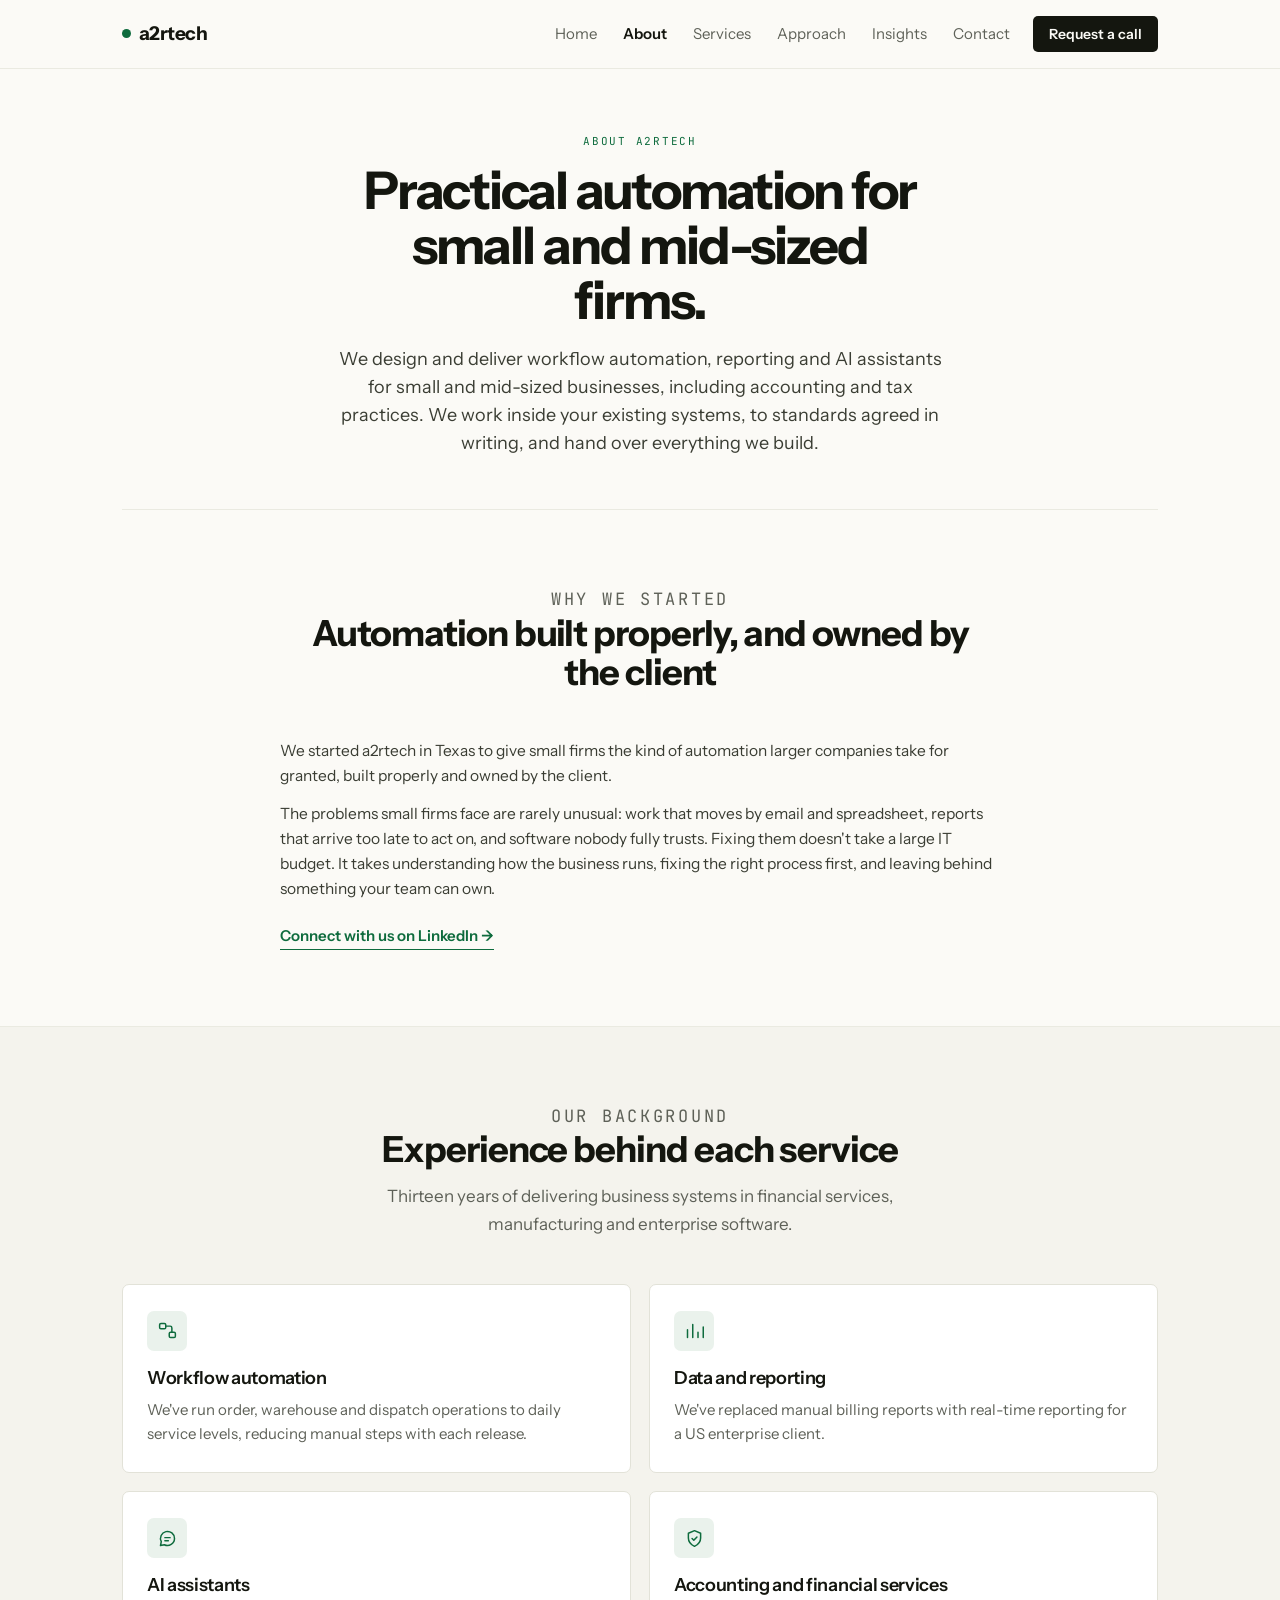
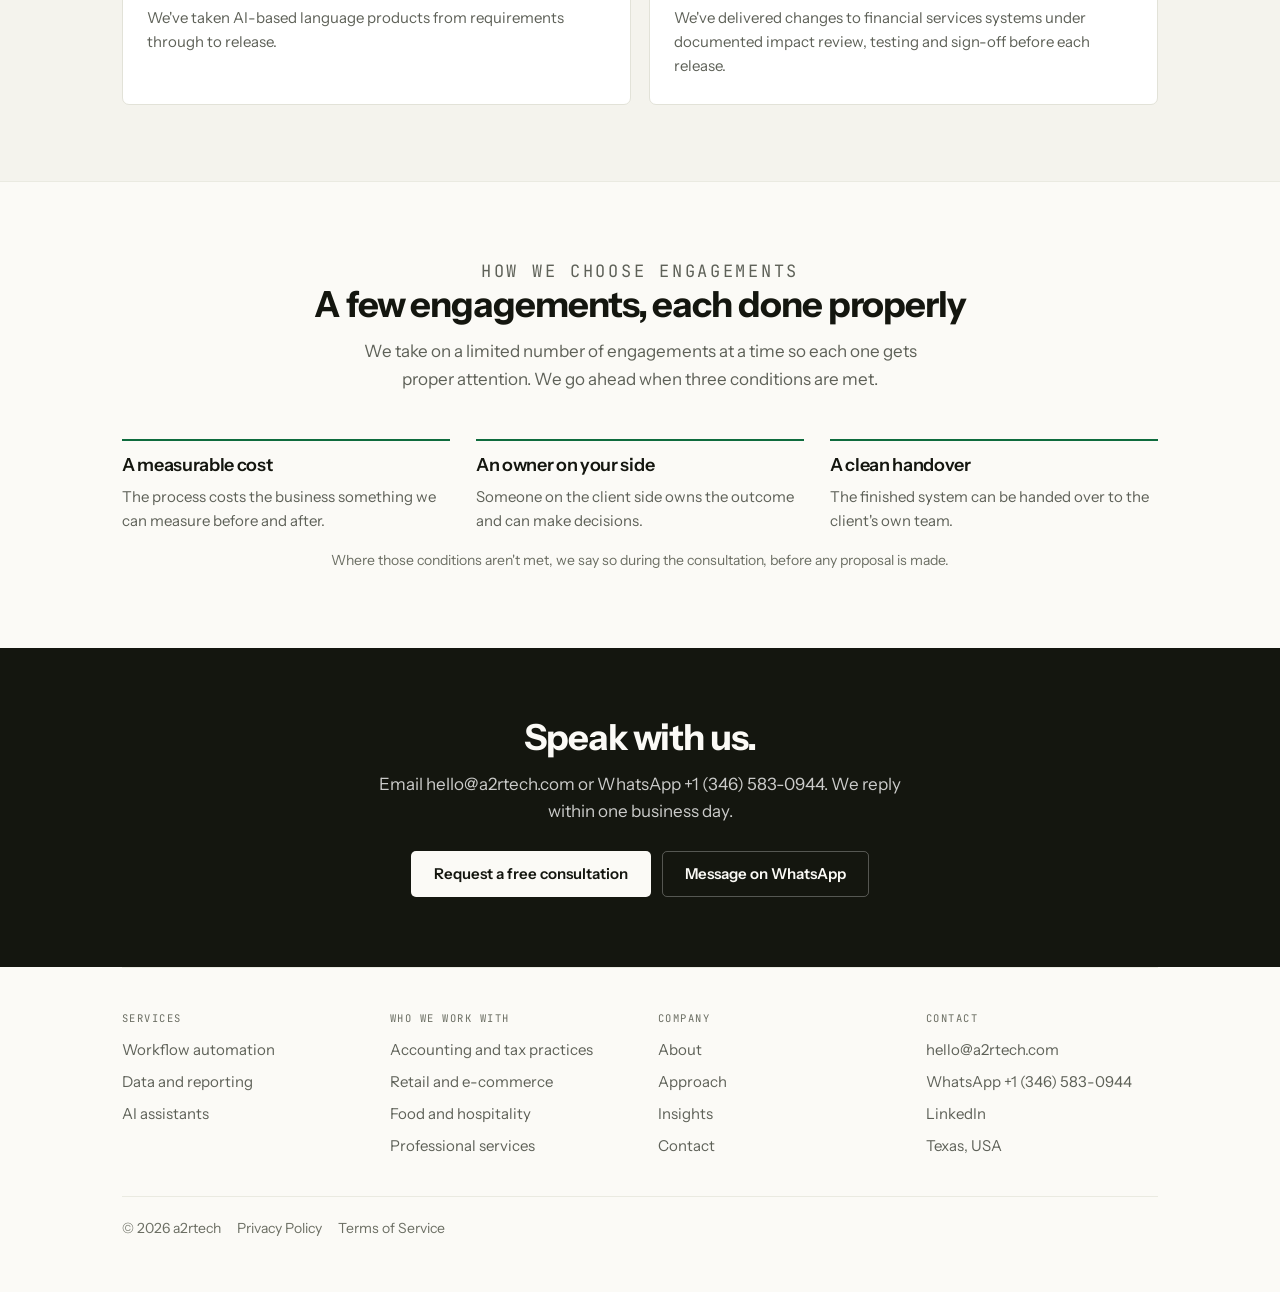
==== about.html @ 50adbed3 "Initial commit: a2rtech.com website Pages from the Sep 27 project version (no individual named), wit" ====
<!doctype html>
<html lang="en">
<head>
<meta charset="utf-8">
<meta name="viewport" content="width=device-width, initial-scale=1, viewport-fit=cover">
<title>About — a2rtech</title>
<meta name="description" content="We design and deliver workflow automation, reporting and AI assistants for small and mid-sized firms, including accounting and tax practices. Based in Texas.">
<link rel="preconnect" href="https://fonts.googleapis.com">
<link rel="preconnect" href="https://fonts.gstatic.com" crossorigin>
<link rel="stylesheet" href="https://fonts.googleapis.com/css2?family=Instrument+Sans:wght@400;500;600;700&family=JetBrains+Mono:wght@400;500&display=swap">
<link rel="stylesheet" href="styles.css">
<link rel="icon" href="favicon.svg" type="image/svg+xml">
<link rel="canonical" href="https://a2rtech.com/about">
<meta property="og:type" content="website">
<meta property="og:site_name" content="a2rtech">
<meta property="og:title" content="About — a2rtech">
<meta property="og:description" content="We design and deliver workflow automation, reporting and AI assistants for small and mid-sized firms, including accounting and tax practices. Based in Texas.">
<meta property="og:url" content="https://a2rtech.com/about">
<meta property="og:image" content="https://a2rtech.com/og-image.png">
<meta property="og:image:width" content="1200">
<meta property="og:image:height" content="630">
<meta name="twitter:card" content="summary_large_image">
</head>
<body>

<a class="skip" href="#main">Skip to content</a>

<div class="navwrap">
  <div class="shell">
    <nav class="nav" aria-label="Main">
      <a href="index.html" class="brand"><span class="brand-dot" aria-hidden="true"></span>a2rtech</a>
      <button class="navtoggle" type="button" aria-expanded="false" aria-controls="nav-links" aria-label="Open menu"><span aria-hidden="true"></span></button>
      <div class="nav-links" id="nav-links">
        <a href="index.html" class="link">Home</a>
        <a href="about.html" class="link" aria-current="page">About</a>
        <a href="services.html" class="link">Services</a>
        <a href="approach.html" class="link">Approach</a>
        <a href="insights.html" class="link">Insights</a>
        <a href="contact.html" class="link">Contact</a>
        <a href="contact.html" class="btn btn-primary btn-sm push">Request a call</a>
      </div>
    </nav>
  </div>
</div>

<main id="main">

<div class="shell">
  <header class="pagehead">
    <p class="kicker">About a2rtech</p>
    <h1>Practical automation for small and mid-sized firms.</h1>
    <p class="sub">We design and deliver workflow automation, reporting and AI assistants for small and mid-sized businesses, including accounting and tax practices. We work inside your existing systems, to standards agreed in writing, and hand over everything we build.</p>
  </header>
</div>

<div class="shell">
  <section>
    <div class="sechead">
      <p class="kicker">Why we started</p>
      <h2>Automation built properly, and owned by the client</h2>
    </div>
    <div class="prose narrow" style="margin-inline:auto">
      <p>We started a2rtech in Texas to give small firms the kind of automation larger companies take for granted, built properly and owned by the client.</p>
      <p>The problems small firms face are rarely unusual: work that moves by email and spreadsheet, reports that arrive too late to act on, and software nobody fully trusts. Fixing them doesn't take a large IT budget. It takes understanding how the business runs, fixing the right process first, and leaving behind something your team can own.</p>
      <p style="margin-top:22px"><a href="https://www.linkedin.com/in/aishwarya-kandasami-37760b34" class="inline-link">Connect with us on LinkedIn &#8594;</a></p>
    </div>
  </section>
</div>

<div class="tinted">
  <div class="shell">
    <section>
      <div class="sechead">
        <p class="kicker">Our background</p>
        <h2>Experience behind each service</h2>
        <p>Thirteen years of delivering business systems in financial services, manufacturing and enterprise software.</p>
      </div>
      <div class="grid g2">
        <div class="card">
          <span class="ico" aria-hidden="true"><svg viewBox="0 0 24 24"><rect x="3" y="4" width="7" height="6" rx="1.5"/><rect x="14" y="14" width="7" height="6" rx="1.5"/><path d="M10 7h5a2 2 0 0 1 2 2v5"/></svg></span>
          <h3>Workflow automation</h3>
          <p>We've run order, warehouse and dispatch operations to daily service levels, reducing manual steps with each release.</p>
        </div>
        <div class="card">
          <span class="ico" aria-hidden="true"><svg viewBox="0 0 24 24"><path d="M4 20V11M10 20V5M16 20v-6M22 20V8"/></svg></span>
          <h3>Data and reporting</h3>
          <p>We've replaced manual billing reports with real-time reporting for a US enterprise client.</p>
        </div>
        <div class="card">
          <span class="ico" aria-hidden="true"><svg viewBox="0 0 24 24"><path d="M20 12a8 8 0 0 1-11.6 7.1L4 20l.9-4.4A8 8 0 1 1 20 12z"/><path d="M9 11h6M9 14.5h4"/></svg></span>
          <h3>AI assistants</h3>
          <p>We've taken AI-based language products from requirements through to release.</p>
        </div>
        <div class="card">
          <span class="ico" aria-hidden="true"><svg viewBox="0 0 24 24"><path d="M12 3 5 6v5.5c0 4.2 2.9 7.6 7 9.5 4.1-1.9 7-5.3 7-9.5V6z"/><path d="m9.2 12 2 2 3.6-3.8"/></svg></span>
          <h3>Accounting and financial services</h3>
          <p>We've delivered changes to financial services systems under documented impact review, testing and sign-off before each release.</p>
        </div>
      </div>
    </section>
  </div>
</div>

<div class="shell">
  <section>
    <div class="sechead">
      <p class="kicker">How we choose engagements</p>
      <h2>A few engagements, each done properly</h2>
      <p>We take on a limited number of engagements at a time so each one gets proper attention. We go ahead when three conditions are met.</p>
    </div>
    <div class="facts f3">
      <div class="fact"><h3>A measurable cost</h3><p>The process costs the business something we can measure before and after.</p></div>
      <div class="fact"><h3>An owner on your side</h3><p>Someone on the client side owns the outcome and can make decisions.</p></div>
      <div class="fact"><h3>A clean handover</h3><p>The finished system can be handed over to the client's own team.</p></div>
    </div>
    <p class="flow-note">Where those conditions aren't met, we say so during the consultation, before any proposal is made.</p>
  </section>
</div>

<div class="band">
  <div class="shell">
    <div class="cta-inner">
      <h2>Speak with us.</h2>
      <p>Email hello@a2rtech.com or WhatsApp +1 (346) 583-0944. We reply within one business day.</p>
      <div class="ctas">
        <a href="contact.html" class="btn btn-invert">Request a free consultation</a>
        <a href="https://wa.me/13465830944" class="btn btn-outline-light">Message on WhatsApp</a>
      </div>
    </div>
  </div>
</div>

</main>

<div class="shell">
  <footer>
    <div class="fgrid">
      <div class="fcol">
        <h3>Services</h3>
        <ul>
          <li><a href="services.html#automation">Workflow automation</a></li>
          <li><a href="services.html#data">Data and reporting</a></li>
          <li><a href="services.html#assistants">AI assistants</a></li>
        </ul>
      </div>
      <div class="fcol">
        <h3>Who we work with</h3>
        <ul>
          <li><a href="services.html#sectors">Accounting and tax practices</a></li>
          <li><a href="services.html#sectors">Retail and e-commerce</a></li>
          <li><a href="services.html#sectors">Food and hospitality</a></li>
          <li><a href="services.html#sectors">Professional services</a></li>
        </ul>
      </div>
      <div class="fcol">
        <h3>Company</h3>
        <ul>
          <li><a href="about.html">About</a></li>
          <li><a href="approach.html">Approach</a></li>
          <li><a href="insights.html">Insights</a></li>
          <li><a href="contact.html">Contact</a></li>
        </ul>
      </div>
      <div class="fcol">
        <h3>Contact</h3>
        <ul>
          <li><a href="mailto:hello@a2rtech.com">hello@a2rtech.com</a></li>
          <li><a href="https://wa.me/13465830944">WhatsApp +1 (346) 583-0944</a></li>
          <li><a href="https://www.linkedin.com/in/aishwarya-kandasami-37760b34">LinkedIn</a></li>
          <li><span>Texas, USA</span></li>
        </ul>
      </div>
    </div>
    <div class="fbase">
      <span>&copy; 2026 a2rtech</span>
      <a href="privacy.html">Privacy Policy</a>
      <a href="terms.html">Terms of Service</a>
    </div>
  </footer>
</div>

<script src="site.js"></script>

</body>
</html>
---- styles.css ----
/* ===========================================================
   a2rtech — site stylesheet
   One typeface (Instrument Sans) + JetBrains Mono for labels.
   Centred section headings, card grids, CSS flow diagrams.
   =========================================================== */

:root{
  --ground:#FBFAF6;
  --surface:#F4F3ED;
  --panel:#FFFFFF;
  --ink:#14160F;
  --ink-soft:#3A3D33;
  --muted:#5E6158;
  --faint:#6B6E63;
  --line:#E2E2D8;
  --hair:#EAEAE1;
  --accent:#0E6B3D;
  --accent-on-dark:#7FD3A4;
  --accent-wash:#EAF2EC;
  --on-band-soft:rgba(255,255,255,.78);
  --on-band-line:rgba(255,255,255,.28);
  --on-band-grid:rgba(255,255,255,.14);
  --shadow:0 1px 2px rgba(20,22,15,.04), 0 8px 24px rgba(20,22,15,.05);
}
@media (prefers-color-scheme: dark){
  :root:not([data-theme="light"]){
    --ground:#12130F; --surface:#1A1B15; --panel:#1E1F18;
    --ink:#EDEDE4; --ink-soft:#C9CABE; --muted:#9B9E93; --faint:#8A8D82;
    --line:#2C2D24; --hair:#24251D;
    --accent:#6DC694; --accent-on-dark:#0E6B3D; --accent-wash:#18241C;
    --on-band-soft:#3A3D33; --on-band-line:rgba(0,0,0,.28); --on-band-grid:rgba(0,0,0,.14);
    --shadow:0 1px 2px rgba(0,0,0,.2), 0 8px 24px rgba(0,0,0,.24);
    color-scheme:dark;
  }
}
:root[data-theme="dark"]{
  --ground:#12130F; --surface:#1A1B15; --panel:#1E1F18;
  --ink:#EDEDE4; --ink-soft:#C9CABE; --muted:#9B9E93; --faint:#8A8D82;
  --line:#2C2D24; --hair:#24251D;
  --accent:#6DC694; --accent-on-dark:#0E6B3D; --accent-wash:#18241C;
  --on-band-soft:#3A3D33; --on-band-line:rgba(0,0,0,.28); --on-band-grid:rgba(0,0,0,.14);
  --shadow:0 1px 2px rgba(0,0,0,.2), 0 8px 24px rgba(0,0,0,.24);
  color-scheme:dark;
}

*{box-sizing:border-box;}
html{-webkit-text-size-adjust:100%;scroll-behavior:smooth;scroll-padding-top:90px;}

body{
  margin:0;
  background:var(--ground);
  color:var(--ink);
  font-family:"Instrument Sans","Helvetica Neue",Arial,sans-serif;
  font-size:16px;
  line-height:1.6;
  -webkit-font-smoothing:antialiased;
}
img{max-width:100%;height:auto;display:block;}
a{color:inherit;}
a:focus-visible,button:focus-visible,input:focus-visible,textarea:focus-visible{
  outline:2px solid var(--accent);outline-offset:3px;border-radius:3px;
}

.shell{max-width:1080px;margin:0 auto;padding-inline:22px;}
.measure{max-width:620px;}
.narrow{max-width:720px;}

/* ---------------- skip link ---------------- */
.skip{
  position:absolute;left:50%;top:0;transform:translate(-50%,-150%);
  z-index:60;background:var(--ink);color:var(--ground);
  padding:10px 18px;border-radius:0 0 4px 4px;font-size:14px;font-weight:600;
  text-decoration:none;transition:transform .18s ease;
}
.skip:focus-visible{transform:translate(-50%,0);}

/* ---------------- nav ---------------- */
.navwrap{
  position:sticky;top:env(safe-area-inset-top,0px);z-index:40;
  background:var(--ground);border-bottom:1px solid var(--hair);
}
.nav{display:flex;align-items:center;gap:20px;padding-block:14px;font-size:15px;}
.brand{
  font-weight:700;font-size:19px;letter-spacing:-.03em;
  text-decoration:none;margin-right:6px;display:inline-flex;align-items:center;gap:8px;
}
.brand-dot{width:9px;height:9px;border-radius:50%;background:var(--accent);flex:none;}
.nav-links{display:flex;gap:4px;align-items:center;margin-left:auto;}
.nav a.link{
  text-decoration:none;color:var(--muted);font-size:15px;white-space:nowrap;
  padding:8px 11px;border-radius:4px;
}
.nav a.link:hover{color:var(--ink);background:var(--surface);}
.nav a.link[aria-current="page"]{color:var(--ink);font-weight:600;}
.nav .push{margin-left:8px;}
.navtoggle{display:none;}

@media (max-width:900px){
  .nav{padding-block:11px;gap:12px;}
  .navtoggle{
    display:inline-flex;align-items:center;justify-content:center;
    margin-left:auto;width:42px;height:42px;background:transparent;
    border:1px solid var(--line);border-radius:5px;cursor:pointer;color:var(--ink);
  }
  .navtoggle span{display:block;width:17px;height:1.6px;background:currentColor;position:relative;}
  .navtoggle span::before,.navtoggle span::after{
    content:"";position:absolute;left:0;width:17px;height:1.6px;background:currentColor;
  }
  .navtoggle span::before{top:-5.5px;} .navtoggle span::after{top:5.5px;}
  .navtoggle[aria-expanded="true"] span{background:transparent;}
  .navtoggle[aria-expanded="true"] span::before{top:0;transform:rotate(45deg);}
  .navtoggle[aria-expanded="true"] span::after{top:0;transform:rotate(-45deg);}

  .nav-links{
    position:absolute;left:0;right:0;top:100%;
    flex-direction:column;align-items:stretch;gap:0;margin:0;
    background:var(--ground);border-bottom:1px solid var(--line);
    padding:8px 22px 20px;box-shadow:var(--shadow);
    display:none;
  }
  .nav-links.open{display:flex;}
  .nav a.link{padding:13px 2px;border-bottom:1px solid var(--hair);border-radius:0;font-size:16px;}
  .nav .push{margin:16px 0 0;justify-content:center;}
}

/* ---------------- buttons ---------------- */
.btn{
  display:inline-flex;align-items:center;justify-content:center;gap:8px;
  font-size:15px;font-weight:600;padding:13px 22px;border-radius:5px;
  text-decoration:none;border:1px solid transparent;line-height:1.2;cursor:pointer;
  font-family:inherit;
}
.btn-primary{background:var(--ink);color:var(--ground);}
.btn-primary:hover{opacity:.87;}
.btn-ghost{border-color:var(--line);color:var(--ink);background:transparent;}
.btn-ghost:hover{border-color:var(--ink);}
.btn-invert{background:var(--ground);color:var(--ink);}
.btn-invert:hover{opacity:.9;}
.btn-outline-light{border-color:var(--on-band-line);color:var(--ground);background:transparent;}
.btn-outline-light:hover{border-color:var(--ground);}
.btn-sm{font-size:14px;padding:9px 15px;}

/* ---------------- type ---------------- */
h1,h2,h3,h4{margin:0;font-weight:700;letter-spacing:-.03em;line-height:1.1;}
h1{font-size:clamp(33px,5vw,52px);line-height:1.06;letter-spacing:-.038em;margin-bottom:18px;}
h2{font-size:clamp(25px,3.4vw,36px);margin-bottom:14px;}
h3{font-size:18px;font-weight:600;letter-spacing:-.018em;line-height:1.3;margin-bottom:8px;}
h4{font-size:16px;font-weight:600;letter-spacing:-.01em;margin-bottom:6px;}
p{margin:0 0 14px;}
p:last-child{margin-bottom:0;}

.lead{font-size:18px;color:var(--ink-soft);line-height:1.55;}
.sub{font-size:18px;line-height:1.55;color:var(--ink-soft);margin:0 0 26px;}
.note{font-size:14px;color:var(--faint);margin:14px 0 0;}

.kicker{
  font-family:"JetBrains Mono",ui-monospace,monospace;font-size:11px;
  letter-spacing:.16em;text-transform:uppercase;color:var(--accent);margin:0 0 12px;
}
.inline-link{
  color:var(--accent);text-decoration:none;font-weight:600;font-size:15px;
  border-bottom:1px solid currentColor;padding-bottom:1px;display:inline-block;
}
.inline-link:hover{opacity:.75;}

/* ---------------- section shell + CENTRED headings ---------------- */
section{padding-block:76px;}
.tinted{background:var(--surface);border-block:1px solid var(--hair);}
.band{background:var(--ink);color:var(--ground);}
.band .kicker{color:var(--accent-on-dark);}
.band p{color:var(--on-band-soft);}

/* the standard centred section header */
.sechead{text-align:center;max-width:660px;margin:0 auto 46px;}
.sechead h2{margin-left:auto;margin-right:auto;}
.sechead p{font-size:17px;color:var(--muted);margin:0;max-width:52ch;margin-inline:auto;}

/* centred page header for inner pages */
.pagehead{padding-block:64px 52px;text-align:center;border-bottom:1px solid var(--hair);}
.pagehead h1{max-width:17ch;margin-inline:auto;}
.pagehead .sub{margin:0 auto;max-width:52ch;}

/* ---------------- hero ---------------- */
.hero{padding-block:70px 20px;text-align:center;}
.hero h1{max-width:16ch;margin-inline:auto;}
.hero .sub{max-width:50ch;margin-inline:auto 26px;margin-inline:auto;margin-bottom:26px;}
.hero .ctas{display:flex;gap:11px;flex-wrap:wrap;justify-content:center;}
.herofig{margin:54px auto 0;max-width:840px;}
.herofig figcaption{
  margin-top:16px;font-size:14px;color:var(--faint);line-height:1.45;text-align:center;
}
figure{margin:0;}
figure svg{width:100%;height:auto;display:block;color:var(--ink);}
.acc-stroke{stroke:var(--accent);} .acc-fill{fill:var(--accent);}

/* ---------------- flow diagram (CSS, reflows on mobile) ---------------- */
.flow{
  display:flex;align-items:stretch;gap:0;flex-wrap:nowrap;
  max-width:920px;margin:0 auto;
}
.flow-step{
  flex:1 1 0;min-width:0;text-align:center;
  padding:22px 14px;border:1px solid var(--line);border-radius:6px;
  background:var(--panel);
}
.flow-step .ico{
  width:38px;height:38px;margin:0 auto 12px;display:grid;place-items:center;
  border-radius:6px;background:var(--accent-wash);color:var(--accent);
}
.flow-step .ico svg{width:20px;height:20px;stroke:currentColor;fill:none;stroke-width:1.7;stroke-linecap:round;stroke-linejoin:round;}
.flow-step h3{font-size:16px;margin-bottom:5px;}
.flow-step p{font-size:14px;color:var(--muted);margin:0;line-height:1.45;}
.flow-arrow{
  flex:0 0 34px;display:grid;place-items:center;color:var(--accent);
}
.flow-arrow svg{width:18px;height:18px;stroke:currentColor;fill:none;stroke-width:1.8;stroke-linecap:round;stroke-linejoin:round;}
.flow-step.is-human{border-color:var(--accent);}
.flow-note{
  text-align:center;font-size:14px;color:var(--faint);margin:16px 0 0;
}
@media (max-width:760px){
  .flow{flex-direction:column;max-width:420px;}
  .flow-arrow{flex:0 0 30px;transform:rotate(90deg);}
  .flow-step{text-align:left;display:grid;grid-template-columns:38px 1fr;gap:4px 14px;padding:16px;}
  .flow-step .ico{grid-row:1 / span 2;margin:0;}
  .flow-step h3,.flow-step p{grid-column:2;}
}

/* ---------------- cards ---------------- */
.grid{display:grid;gap:18px;}
.g2{grid-template-columns:1fr;}
.g3{grid-template-columns:1fr;}
.g4{grid-template-columns:1fr;}
@media(min-width:640px){.g2{grid-template-columns:repeat(2,1fr);}.g4{grid-template-columns:repeat(2,1fr);}}
@media(min-width:880px){.g3{grid-template-columns:repeat(3,1fr);}}
@media(min-width:1000px){.g4{grid-template-columns:repeat(4,1fr);}}

.card{
  background:var(--panel);border:1px solid var(--line);border-radius:7px;
  padding:26px 24px;text-decoration:none;display:flex;flex-direction:column;
}
a.card:hover{border-color:var(--accent);box-shadow:var(--shadow);}
.card .ico{
  width:40px;height:40px;margin-bottom:16px;display:grid;place-items:center;
  border-radius:7px;background:var(--accent-wash);color:var(--accent);flex:none;
}
.card .ico svg{width:21px;height:21px;stroke:currentColor;fill:none;stroke-width:1.7;stroke-linecap:round;stroke-linejoin:round;}
.card p{font-size:15px;color:var(--muted);margin:0;}
.card .ticks{
  list-style:none;margin:16px 0 0;padding:14px 0 0;
  display:flex;flex-direction:column;gap:7px;border-top:1px solid var(--hair);
}
.card .ticks li{
  font-size:14px;color:var(--ink-soft);padding-left:15px;position:relative;line-height:1.4;
}
.card .ticks li::before{
  content:"";position:absolute;left:0;top:.62em;width:6px;height:1px;background:var(--accent);
}
.card .n{
  font-family:"JetBrains Mono",monospace;font-size:11px;letter-spacing:.1em;
  color:var(--accent);display:block;margin-bottom:12px;
}

/* compact fact item (no box) */
.facts{display:grid;gap:26px;}
@media(min-width:640px){.facts.f2{grid-template-columns:repeat(2,1fr);}}
@media(min-width:780px){.facts.f3{grid-template-columns:repeat(3,1fr);}}
@media(min-width:640px){.facts.f4{grid-template-columns:repeat(2,1fr);}}
@media(min-width:1000px){.facts.f4{grid-template-columns:repeat(4,1fr);}}
.fact h3{padding-top:13px;border-top:2px solid var(--accent);}
.fact p{font-size:15px;color:var(--muted);margin:0;}

/* ---------------- stage pipeline (approach) ---------------- */
.stages{list-style:none;margin:0;padding:0;display:grid;gap:14px;max-width:860px;margin-inline:auto;}
.stage{
  display:grid;grid-template-columns:44px 1fr;gap:4px 18px;align-items:start;
  background:var(--panel);border:1px solid var(--line);border-radius:7px;padding:20px 22px;
  position:relative;
}
.stage .num{
  grid-row:1 / span 3;width:34px;height:34px;border-radius:50%;
  display:grid;place-items:center;background:var(--accent-wash);color:var(--accent);
  font-family:"JetBrains Mono",monospace;font-size:12px;font-weight:500;
}
.stage h3{margin-bottom:4px;}
.stage p{font-size:15px;color:var(--muted);margin:0;}
.stage .out{
  display:inline-block;margin-top:10px;font-size:13.5px;color:var(--accent);
  background:var(--accent-wash);border-radius:4px;padding:5px 10px;
}
.stage-link{
  display:grid;place-items:center;height:14px;color:var(--accent);opacity:.5;
}
.stage-link svg{width:14px;height:14px;stroke:currentColor;fill:none;stroke-width:1.8;stroke-linecap:round;stroke-linejoin:round;}
.phasebar{
  display:flex;gap:10px;justify-content:center;flex-wrap:wrap;
  font-family:"JetBrains Mono",monospace;font-size:11px;
  letter-spacing:.1em;text-transform:uppercase;color:var(--faint);margin:0 0 30px;
}
.phasebar span{border:1px solid var(--line);border-radius:20px;padding:5px 13px;}
.phasebar b{color:var(--accent);font-weight:500;}

/* ---------------- comparison (before / after) ---------------- */
.compare{display:grid;gap:16px;max-width:860px;margin-inline:auto;}
@media(min-width:760px){.compare{grid-template-columns:1fr 1fr;gap:20px;}}
.pane{border:1px solid var(--line);border-radius:7px;padding:24px;background:var(--panel);}
.pane.after{border-color:var(--accent);}
.pane h3{
  font-family:"JetBrains Mono",monospace;font-size:11px;letter-spacing:.14em;
  text-transform:uppercase;color:var(--faint);font-weight:400;
  padding-bottom:12px;margin-bottom:14px;border-bottom:1px solid var(--hair);
}
.pane.after h3{color:var(--accent);}
.pane ul{list-style:none;margin:0;padding:0;display:grid;gap:10px;}
.pane li{font-size:15px;color:var(--muted);padding-left:22px;position:relative;}
.pane li::before{
  content:"";position:absolute;left:0;top:.55em;width:11px;height:1px;background:var(--line);
}
.pane.after li{color:var(--ink);}
.pane.after li::before{background:var(--accent);height:2px;}

/* ---------------- band / taglines ---------------- */
.band-inner{padding-block:62px;}
.taglines{display:grid;grid-template-columns:1fr;gap:1px;background:var(--on-band-grid);border-radius:7px;overflow:hidden;}
@media(min-width:800px){.taglines{grid-template-columns:repeat(3,1fr);}}
.tagcell{background:var(--ink);padding:26px 24px 28px;}
.tag-word{display:block;font-size:clamp(24px,3.2vw,32px);font-weight:700;letter-spacing:-.03em;line-height:1;margin-bottom:11px;}
.tagcell p{margin:0;font-size:15px;line-height:1.5;color:var(--on-band-soft);}

/* ---------------- cta band ---------------- */
.cta-inner{padding-block:70px;text-align:center;}
.cta-inner h2{max-width:20ch;margin-inline:auto;}
.cta-inner p{font-size:17px;max-width:48ch;margin:0 auto 26px;}
.cta-inner .ctas{display:flex;gap:11px;flex-wrap:wrap;justify-content:center;align-items:center;}
.alt-mail{font-size:15px;color:var(--on-band-soft);}
.alt-mail a{color:inherit;text-underline-offset:3px;}

/* ---------------- tables ---------------- */
.tablewrap{overflow-x:auto;max-width:860px;margin-inline:auto;}
table.data{width:100%;border-collapse:collapse;font-size:15px;min-width:480px;}
table.data th{
  text-align:left;font-size:12px;font-weight:600;letter-spacing:.06em;text-transform:uppercase;
  color:var(--muted);border-bottom:1px solid var(--ink);padding:0 14px 8px 0;
}
table.data td{border-bottom:1px solid var(--hair);padding:14px 14px 14px 0;vertical-align:top;line-height:1.5;}
table.data td:first-child{color:var(--ink);font-weight:600;width:34%;}
table.data tr:last-child td{border-bottom:0;}
/* stack the table on a phone rather than scrolling it sideways */
@media (max-width:620px){
  table.data{min-width:0;}
  table.data tr{display:block;border-bottom:1px solid var(--hair);padding-block:14px;}
  table.data tr:last-child{border-bottom:0;}
  table.data td{display:block;border:0;padding:0;}
  table.data td:first-child{width:auto;margin-bottom:5px;}
}

/* ---------------- person ---------------- */
.person{
  display:grid;grid-template-columns:1fr;gap:20px;justify-items:center;text-align:center;
  background:var(--panel);border:1px solid var(--line);border-radius:7px;
  padding:34px 28px;max-width:640px;margin-inline:auto;
}
.avatar{
  width:96px;height:96px;border-radius:50%;background:var(--accent-wash);
  display:grid;place-items:center;font-weight:700;font-size:32px;
  letter-spacing:-.03em;color:var(--accent);
}
.person .role{
  font-family:"JetBrains Mono",monospace;font-size:11px;letter-spacing:.14em;
  text-transform:uppercase;color:var(--accent);margin:0 0 8px;
}
.person h2{font-size:22px;margin-bottom:10px;}
.person p{color:var(--muted);font-size:15px;max-width:52ch;}

/* ---------------- qa list (insights) ---------------- */
.qa{display:grid;gap:14px;max-width:780px;margin-inline:auto;}
.qa-item{background:var(--panel);border:1px solid var(--line);border-radius:7px;padding:22px 24px;}
.qa-item h3{display:flex;gap:11px;align-items:baseline;font-size:17px;}
.qa-item h3 .q{
  font-family:"JetBrains Mono",monospace;font-size:12px;color:var(--accent);flex:none;
}
.qa-item p{font-size:15px;color:var(--muted);margin:0 0 0 27px;}
.qa-item .walk{
  margin:12px 0 0 27px;font-size:14px;color:var(--ink-soft);
  background:var(--surface);border-left:2px solid var(--accent);border-radius:0 4px 4px 0;
  padding:9px 13px;
}
.qa-item .walk b{color:var(--accent);font-weight:600;}

/* ---------------- email block ---------------- */
.email-card{
  background:var(--panel);border:1px solid var(--line);border-radius:7px;padding:26px 24px;
  display:flex;flex-direction:column;gap:14px;align-items:center;text-align:center;
  max-width:520px;margin-inline:auto;
}
.email-big{
  font-weight:600;font-size:clamp(20px,3.2vw,27px);letter-spacing:-.02em;color:var(--ink);
  user-select:all;-webkit-user-select:all;word-break:break-word;
}
.email-actions{display:flex;gap:10px;flex-wrap:wrap;justify-content:center;}
.copy-status{font-size:14px;color:var(--accent);min-height:1.2em;}
.checklist{margin:0;padding-left:20px;color:var(--ink-soft);font-size:15px;}
.checklist li{margin-bottom:7px;}

/* ---------------- prose (legal + article) ---------------- */
.prose{max-width:720px;margin-inline:auto;}
.prose h2{font-size:22px;margin-top:40px;margin-bottom:10px;text-align:left;}
.prose h3{font-size:17px;margin-top:26px;}
.prose p,.prose li{color:var(--ink-soft);font-size:15.5px;}
.prose ul,.prose ol{margin:0 0 16px;padding-left:20px;}
.prose li{margin-bottom:7px;}
.prose .updated{
  font-family:"JetBrains Mono",monospace;font-size:11.5px;
  letter-spacing:.1em;text-transform:uppercase;color:var(--faint);
}
.byline{
  font-family:"JetBrains Mono",monospace;font-size:11.5px;letter-spacing:.1em;
  text-transform:uppercase;color:var(--faint);margin:18px 0 0;
}

/* ---------------- footer ---------------- */
footer{border-top:1px solid var(--hair);padding-block:44px 52px;font-size:15px;}
.fgrid{display:grid;grid-template-columns:1fr;gap:28px;}
@media(min-width:700px){.fgrid{grid-template-columns:repeat(4,1fr);gap:36px;}}
.fcol h3{
  font-family:"JetBrains Mono",monospace;font-size:10.5px;letter-spacing:.14em;
  text-transform:uppercase;color:var(--faint);margin:0 0 12px;font-weight:400;
}
.fcol ul{list-style:none;margin:0;padding:0;display:flex;flex-direction:column;gap:8px;}
.fcol a{text-decoration:none;color:var(--muted);font-size:15px;}
.fcol a:hover{color:var(--ink);}
.fcol span{color:var(--muted);font-size:15px;}
.fbase{
  margin-top:38px;padding-top:20px;border-top:1px solid var(--hair);
  display:flex;gap:16px;flex-wrap:wrap;font-size:14px;color:var(--faint);
}
.fbase a{text-decoration:none;color:var(--faint);}
.fbase a:hover{color:var(--ink);}
.footer-legal{padding-block:28px 42px;}
.footer-legal .fbase{margin-top:0;border-top:0;padding-top:0;}

/* ---------------- responsive ---------------- */
@media (max-width:560px){
  section{padding-block:56px;}
  .hero{padding-block:44px 12px;}
  .herofig{margin-top:38px;}
  .band-inner,.cta-inner{padding-block:48px;}
  .pagehead{padding-block:44px 38px;}
  .sechead{margin-bottom:34px;}
  .card{padding:22px 20px;}
  .prose h2{margin-top:32px;}
}
@media (prefers-reduced-motion:reduce){
  html{scroll-behavior:auto;}
  *{transition:none!important;animation:none!important;}
}
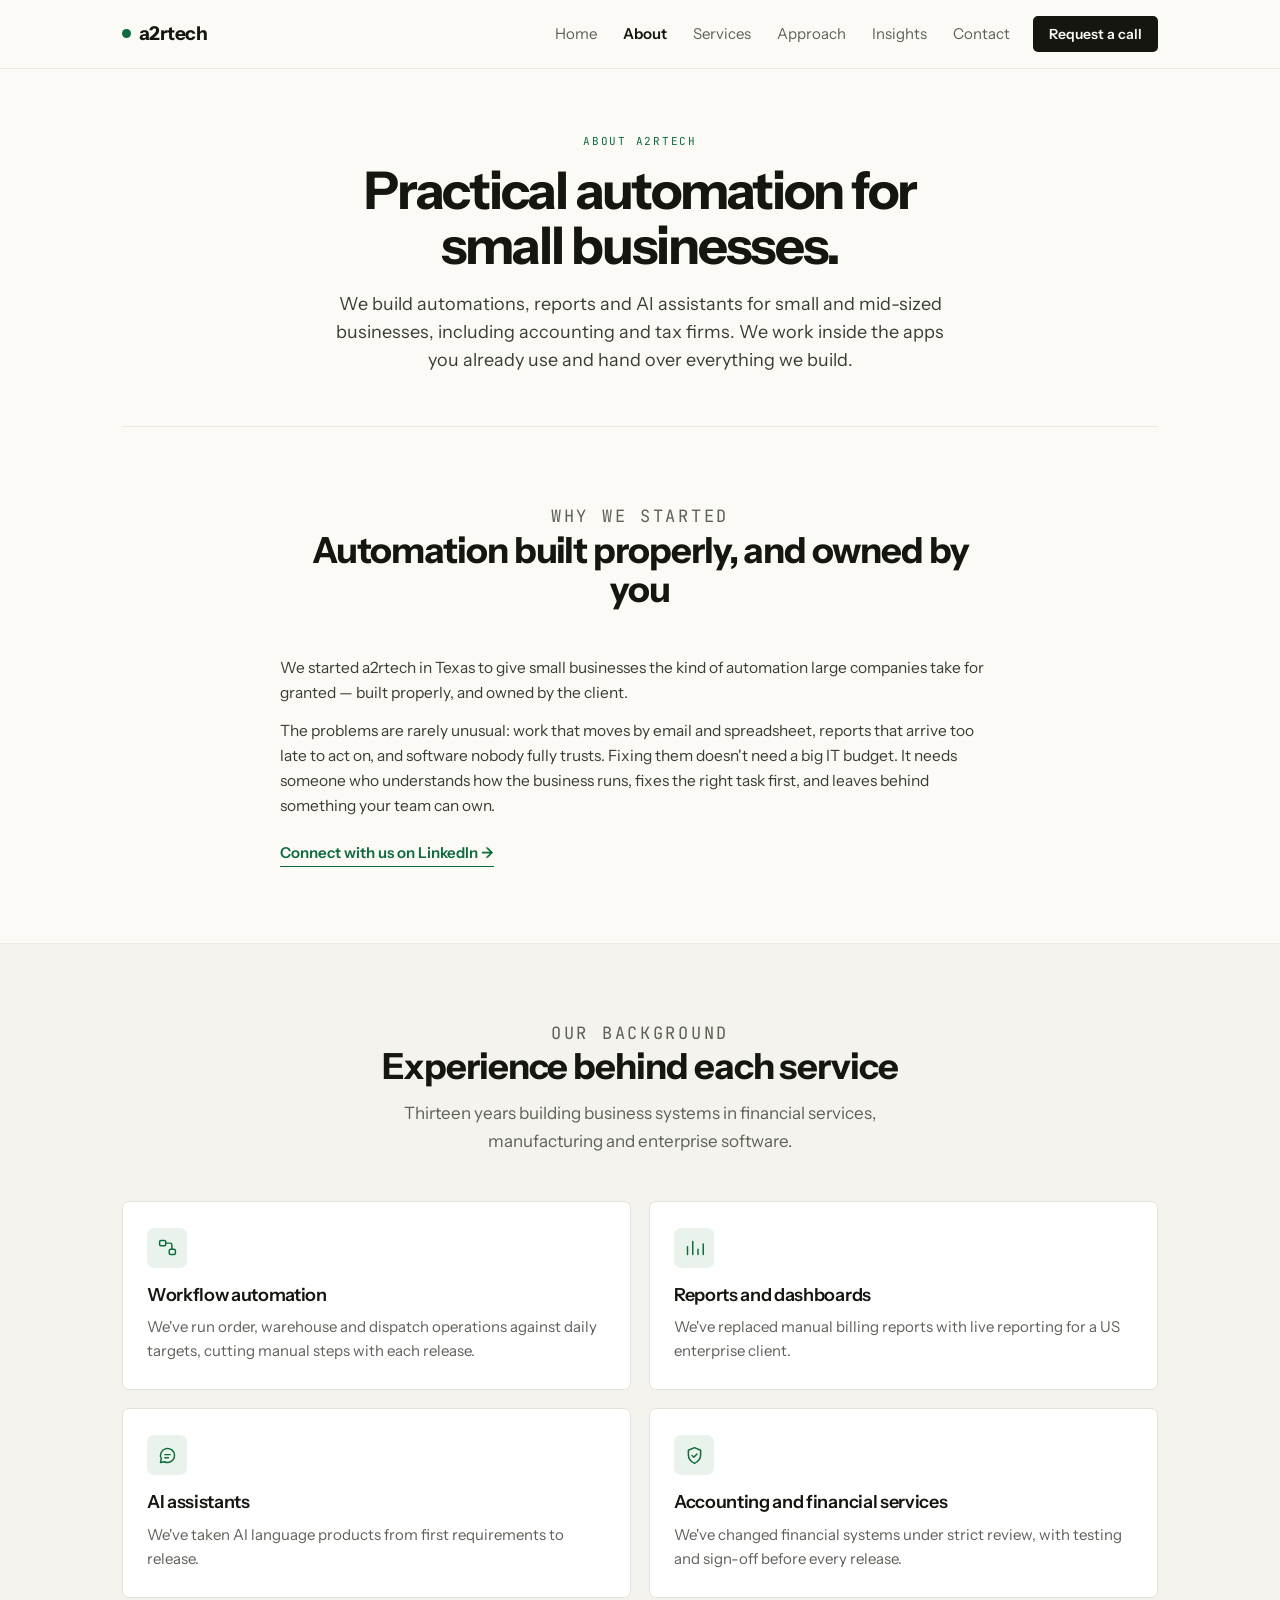
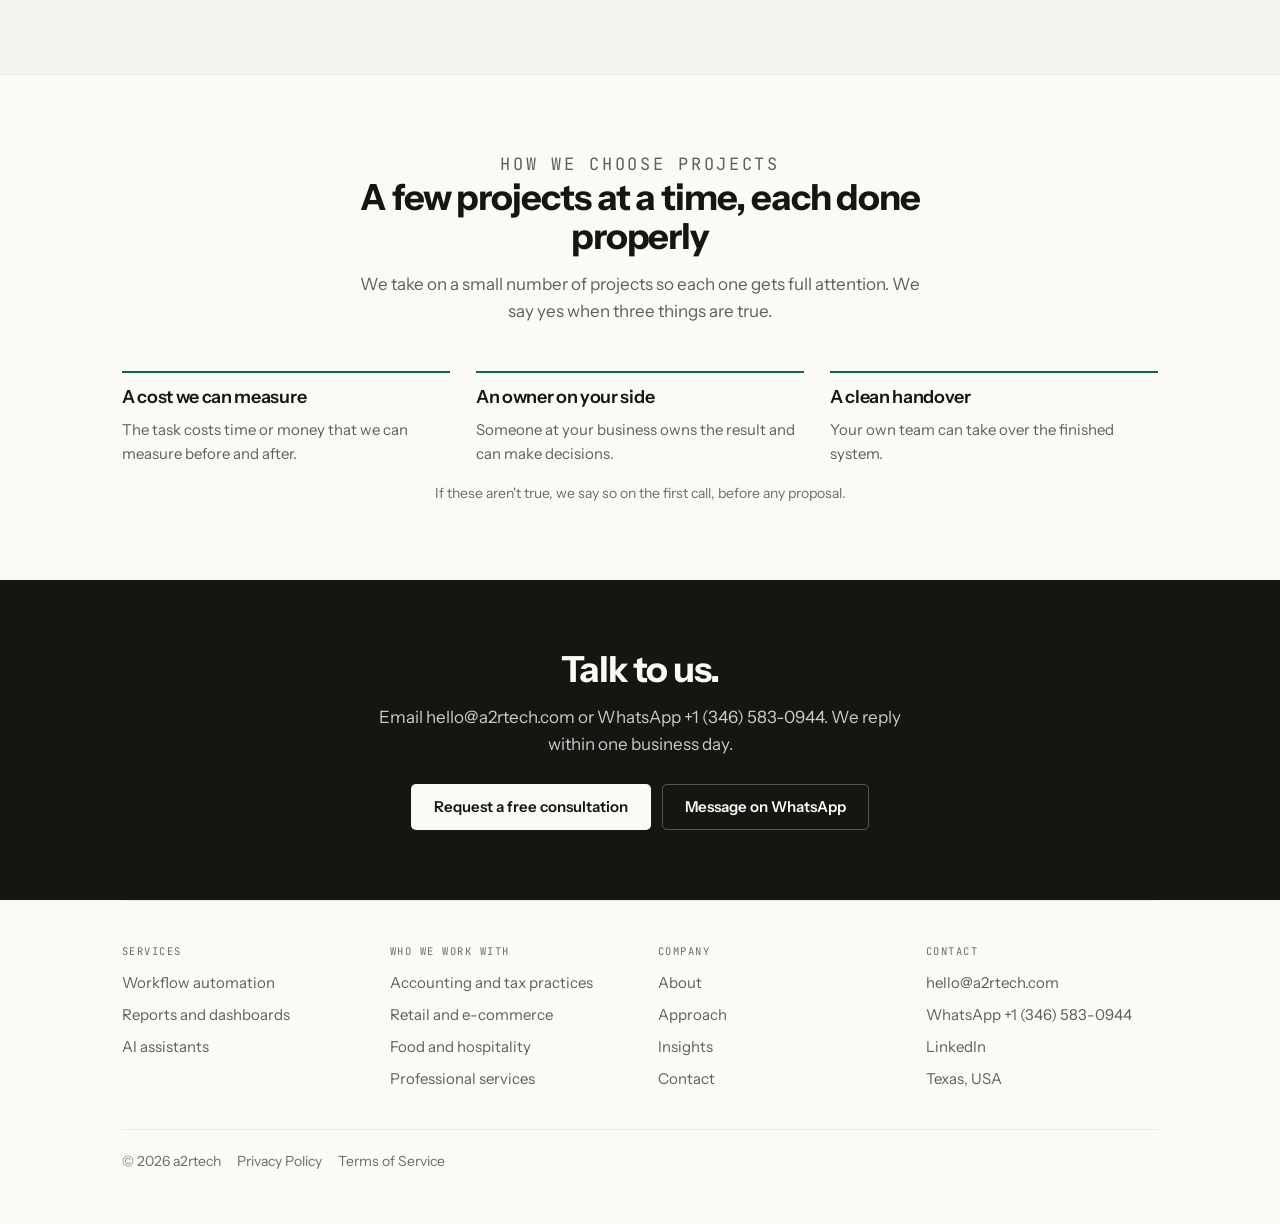
==== commit acc15416: "Simplify site copy, add generic flow and how-we-build section - Home: replace the Inquiry > Quote > " ====
--- a/about.html
+++ b/about.html
@@ -4,7 +4,7 @@
 <meta charset="utf-8">
 <meta name="viewport" content="width=device-width, initial-scale=1, viewport-fit=cover">
 <title>About — a2rtech</title>
-<meta name="description" content="We design and deliver workflow automation, reporting and AI assistants for small and mid-sized firms, including accounting and tax practices. Based in Texas.">
+<meta name="description" content="We build automations, reports and AI assistants for small and mid-sized businesses, including accounting and tax firms. Based in Texas.">
 <link rel="preconnect" href="https://fonts.googleapis.com">
 <link rel="preconnect" href="https://fonts.gstatic.com" crossorigin>
 <link rel="stylesheet" href="https://fonts.googleapis.com/css2?family=Instrument+Sans:wght@400;500;600;700&family=JetBrains+Mono:wght@400;500&display=swap">
@@ -14,7 +14,7 @@
 <meta property="og:type" content="website">
 <meta property="og:site_name" content="a2rtech">
 <meta property="og:title" content="About — a2rtech">
-<meta property="og:description" content="We design and deliver workflow automation, reporting and AI assistants for small and mid-sized firms, including accounting and tax practices. Based in Texas.">
+<meta property="og:description" content="We build automations, reports and AI assistants for small and mid-sized businesses, including accounting and tax firms. Based in Texas.">
 <meta property="og:url" content="https://a2rtech.com/about">
 <meta property="og:image" content="https://a2rtech.com/og-image.png">
 <meta property="og:image:width" content="1200">
@@ -48,8 +48,8 @@
 <div class="shell">
   <header class="pagehead">
     <p class="kicker">About a2rtech</p>
-    <h1>Practical automation for small and mid-sized firms.</h1>
-    <p class="sub">We design and deliver workflow automation, reporting and AI assistants for small and mid-sized businesses, including accounting and tax practices. We work inside your existing systems, to standards agreed in writing, and hand over everything we build.</p>
+    <h1>Practical automation for small businesses.</h1>
+    <p class="sub">We build automations, reports and AI assistants for small and mid-sized businesses, including accounting and tax firms. We work inside the apps you already use and hand over everything we build.</p>
   </header>
 </div>
 
@@ -57,11 +57,11 @@
   <section>
     <div class="sechead">
       <p class="kicker">Why we started</p>
-      <h2>Automation built properly, and owned by the client</h2>
+      <h2>Automation built properly, and owned by you</h2>
     </div>
     <div class="prose narrow" style="margin-inline:auto">
-      <p>We started a2rtech in Texas to give small firms the kind of automation larger companies take for granted, built properly and owned by the client.</p>
-      <p>The problems small firms face are rarely unusual: work that moves by email and spreadsheet, reports that arrive too late to act on, and software nobody fully trusts. Fixing them doesn't take a large IT budget. It takes understanding how the business runs, fixing the right process first, and leaving behind something your team can own.</p>
+      <p>We started a2rtech in Texas to give small businesses the kind of automation large companies take for granted &#8212; built properly, and owned by the client.</p>
+      <p>The problems are rarely unusual: work that moves by email and spreadsheet, reports that arrive too late to act on, and software nobody fully trusts. Fixing them doesn't need a big IT budget. It needs someone who understands how the business runs, fixes the right task first, and leaves behind something your team can own.</p>
       <p style="margin-top:22px"><a href="https://www.linkedin.com/in/aishwarya-kandasami-37760b34" class="inline-link">Connect with us on LinkedIn &#8594;</a></p>
     </div>
   </section>
@@ -73,28 +73,28 @@
       <div class="sechead">
         <p class="kicker">Our background</p>
         <h2>Experience behind each service</h2>
-        <p>Thirteen years of delivering business systems in financial services, manufacturing and enterprise software.</p>
+        <p>Thirteen years building business systems in financial services, manufacturing and enterprise software.</p>
       </div>
       <div class="grid g2">
         <div class="card">
           <span class="ico" aria-hidden="true"><svg viewBox="0 0 24 24"><rect x="3" y="4" width="7" height="6" rx="1.5"/><rect x="14" y="14" width="7" height="6" rx="1.5"/><path d="M10 7h5a2 2 0 0 1 2 2v5"/></svg></span>
           <h3>Workflow automation</h3>
-          <p>We've run order, warehouse and dispatch operations to daily service levels, reducing manual steps with each release.</p>
+          <p>We've run order, warehouse and dispatch operations against daily targets, cutting manual steps with each release.</p>
         </div>
         <div class="card">
           <span class="ico" aria-hidden="true"><svg viewBox="0 0 24 24"><path d="M4 20V11M10 20V5M16 20v-6M22 20V8"/></svg></span>
-          <h3>Data and reporting</h3>
-          <p>We've replaced manual billing reports with real-time reporting for a US enterprise client.</p>
+          <h3>Reports and dashboards</h3>
+          <p>We've replaced manual billing reports with live reporting for a US enterprise client.</p>
         </div>
         <div class="card">
           <span class="ico" aria-hidden="true"><svg viewBox="0 0 24 24"><path d="M20 12a8 8 0 0 1-11.6 7.1L4 20l.9-4.4A8 8 0 1 1 20 12z"/><path d="M9 11h6M9 14.5h4"/></svg></span>
           <h3>AI assistants</h3>
-          <p>We've taken AI-based language products from requirements through to release.</p>
+          <p>We've taken AI language products from first requirements to release.</p>
         </div>
         <div class="card">
           <span class="ico" aria-hidden="true"><svg viewBox="0 0 24 24"><path d="M12 3 5 6v5.5c0 4.2 2.9 7.6 7 9.5 4.1-1.9 7-5.3 7-9.5V6z"/><path d="m9.2 12 2 2 3.6-3.8"/></svg></span>
           <h3>Accounting and financial services</h3>
-          <p>We've delivered changes to financial services systems under documented impact review, testing and sign-off before each release.</p>
+          <p>We've changed financial systems under strict review, with testing and sign-off before every release.</p>
         </div>
       </div>
     </section>
@@ -104,23 +104,23 @@
 <div class="shell">
   <section>
     <div class="sechead">
-      <p class="kicker">How we choose engagements</p>
-      <h2>A few engagements, each done properly</h2>
-      <p>We take on a limited number of engagements at a time so each one gets proper attention. We go ahead when three conditions are met.</p>
+      <p class="kicker">How we choose projects</p>
+      <h2>A few projects at a time, each done properly</h2>
+      <p>We take on a small number of projects so each one gets full attention. We say yes when three things are true.</p>
     </div>
     <div class="facts f3">
-      <div class="fact"><h3>A measurable cost</h3><p>The process costs the business something we can measure before and after.</p></div>
-      <div class="fact"><h3>An owner on your side</h3><p>Someone on the client side owns the outcome and can make decisions.</p></div>
-      <div class="fact"><h3>A clean handover</h3><p>The finished system can be handed over to the client's own team.</p></div>
+      <div class="fact"><h3>A cost we can measure</h3><p>The task costs time or money that we can measure before and after.</p></div>
+      <div class="fact"><h3>An owner on your side</h3><p>Someone at your business owns the result and can make decisions.</p></div>
+      <div class="fact"><h3>A clean handover</h3><p>Your own team can take over the finished system.</p></div>
     </div>
-    <p class="flow-note">Where those conditions aren't met, we say so during the consultation, before any proposal is made.</p>
+    <p class="flow-note">If these aren't true, we say so on the first call, before any proposal.</p>
   </section>
 </div>
 
 <div class="band">
   <div class="shell">
     <div class="cta-inner">
-      <h2>Speak with us.</h2>
+      <h2>Talk to us.</h2>
       <p>Email hello@a2rtech.com or WhatsApp +1 (346) 583-0944. We reply within one business day.</p>
       <div class="ctas">
         <a href="contact.html" class="btn btn-invert">Request a free consultation</a>
@@ -139,7 +139,7 @@
         <h3>Services</h3>
         <ul>
           <li><a href="services.html#automation">Workflow automation</a></li>
-          <li><a href="services.html#data">Data and reporting</a></li>
+          <li><a href="services.html#data">Reports and dashboards</a></li>
           <li><a href="services.html#assistants">AI assistants</a></li>
         </ul>
       </div>
--- a/styles.css
+++ b/styles.css
@@ -454,3 +454,47 @@
   html{scroll-behavior:auto;}
   *{transition:none!important;animation:none!important;}
 }
+
+/* ---------------- generic pipeline (home hero) ---------------- */
+.pipefig{margin:54px auto 0;max-width:960px;}
+.pipe{
+  display:grid;grid-template-columns:1fr 30px 1.3fr 30px 1fr;align-items:stretch;
+  text-align:left;
+}
+.pipe-col{background:var(--panel);border:1px solid var(--line);border-radius:7px;padding:20px 18px;}
+.pipe-core{border-color:var(--accent);}
+.pipe-label{
+  font-family:"JetBrains Mono",ui-monospace,monospace;font-size:11px;letter-spacing:.12em;
+  text-transform:uppercase;color:var(--accent);margin:0 0 12px;
+}
+.chips{list-style:none;margin:0;padding:0;display:flex;flex-wrap:wrap;gap:6px;}
+.chips li{
+  font-size:13.5px;color:var(--ink-soft);background:var(--surface);border:1px solid var(--hair);
+  border-radius:20px;padding:4px 11px;line-height:1.35;
+}
+.pipe-steps{list-style:none;margin:0;padding:0;display:grid;gap:10px;counter-reset:pstep;}
+.pipe-steps li{
+  counter-increment:pstep;font-size:14.5px;color:var(--muted);line-height:1.4;
+  padding-left:29px;position:relative;
+}
+.pipe-steps li::before{
+  content:counter(pstep);position:absolute;left:0;top:0;width:20px;height:20px;border-radius:50%;
+  display:grid;place-items:center;background:var(--accent-wash);color:var(--accent);
+  font-family:"JetBrains Mono",monospace;font-size:11px;
+}
+.pipe-steps b{color:var(--ink);font-weight:600;}
+.pipe-arrow{display:grid;place-items:center;color:var(--accent);}
+.pipe-arrow svg{color:var(--accent);width:18px;height:18px;stroke:currentColor;fill:none;stroke-width:1.8;stroke-linecap:round;stroke-linejoin:round;}
+.pipefig figcaption{margin:16px auto 0;max-width:62ch;font-size:14px;color:var(--faint);line-height:1.45;text-align:center;}
+@media (max-width:820px){
+  .pipe{grid-template-columns:1fr;max-width:460px;margin-inline:auto;}
+  .pipe-arrow{height:30px;transform:rotate(90deg);}
+}
+
+/* ---------------- example cards (same pattern, any business) ---------------- */
+.ex p + p{margin-top:8px;}
+.ex p b{color:var(--ink);font-weight:600;}
+.card .uses{
+  margin-top:auto;padding-top:14px;font-family:"JetBrains Mono",monospace;
+  font-size:11.5px;letter-spacing:.03em;color:var(--faint);line-height:1.5;
+}
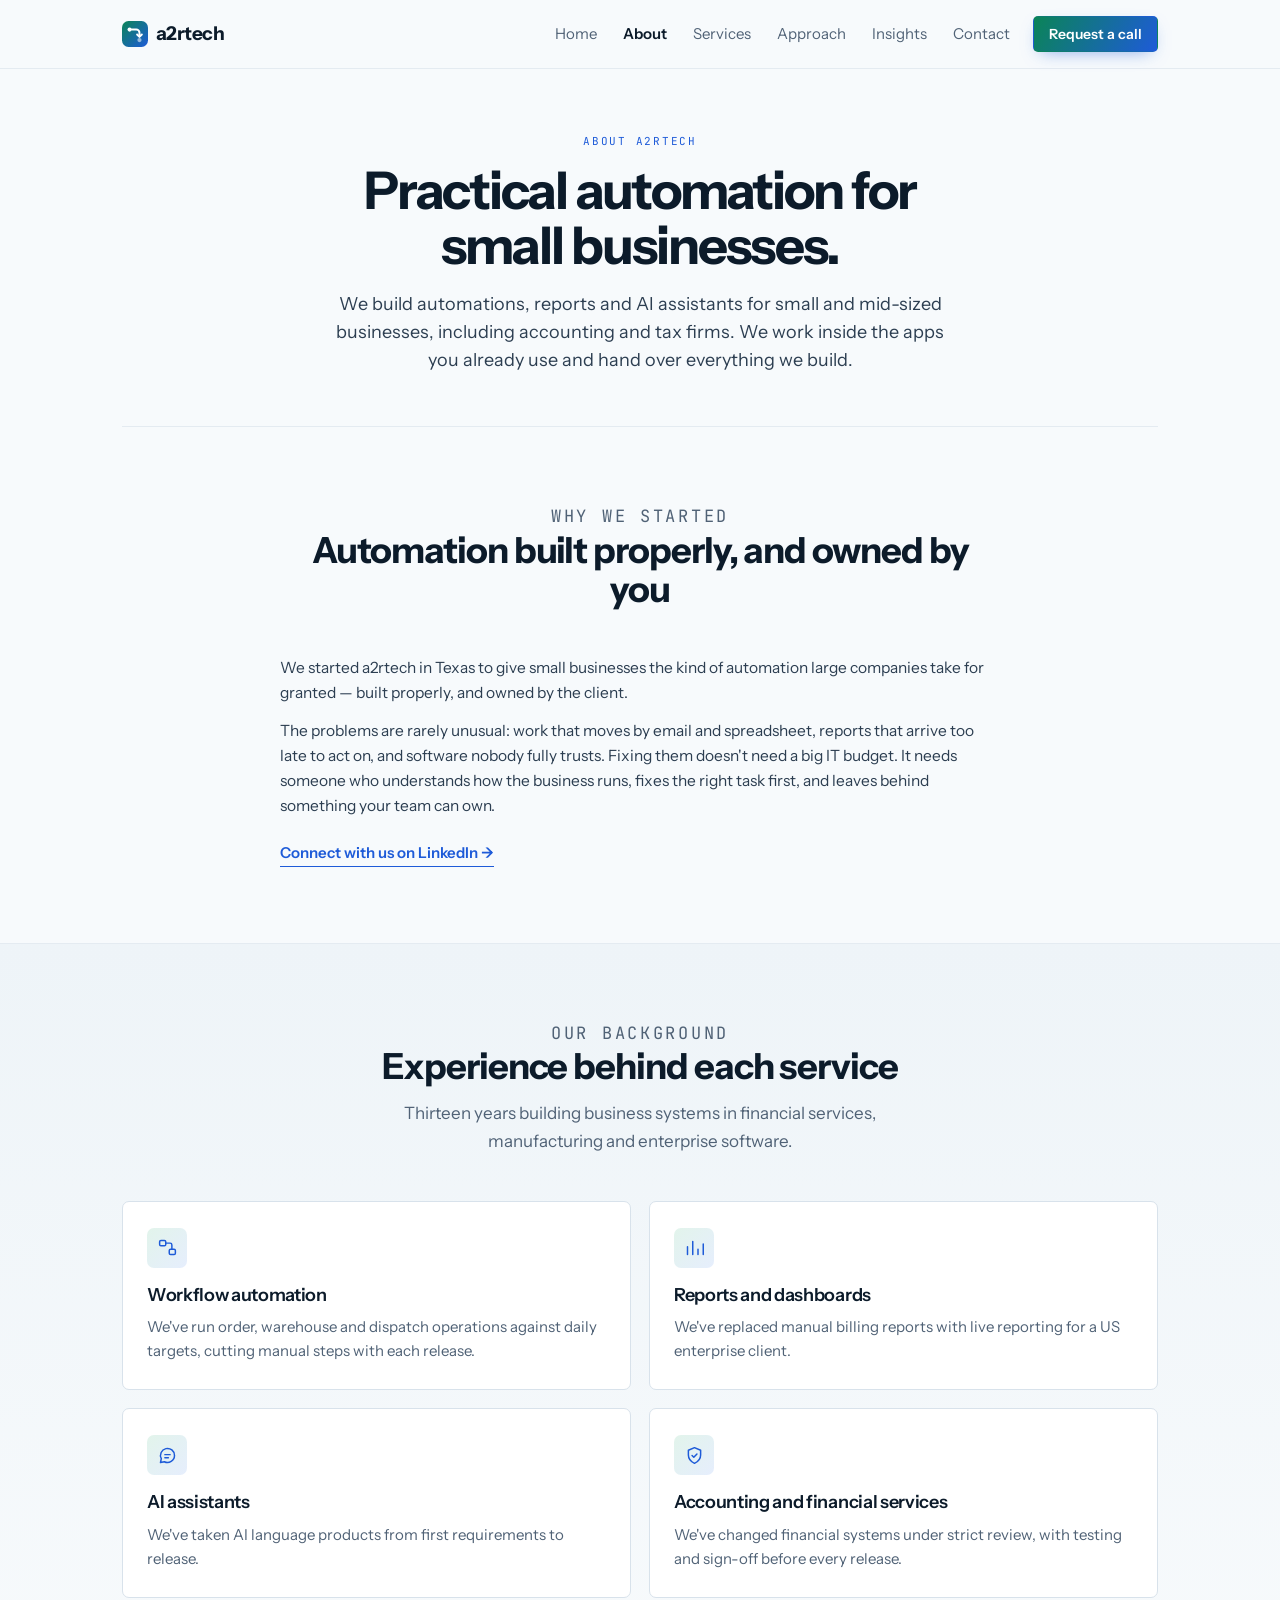
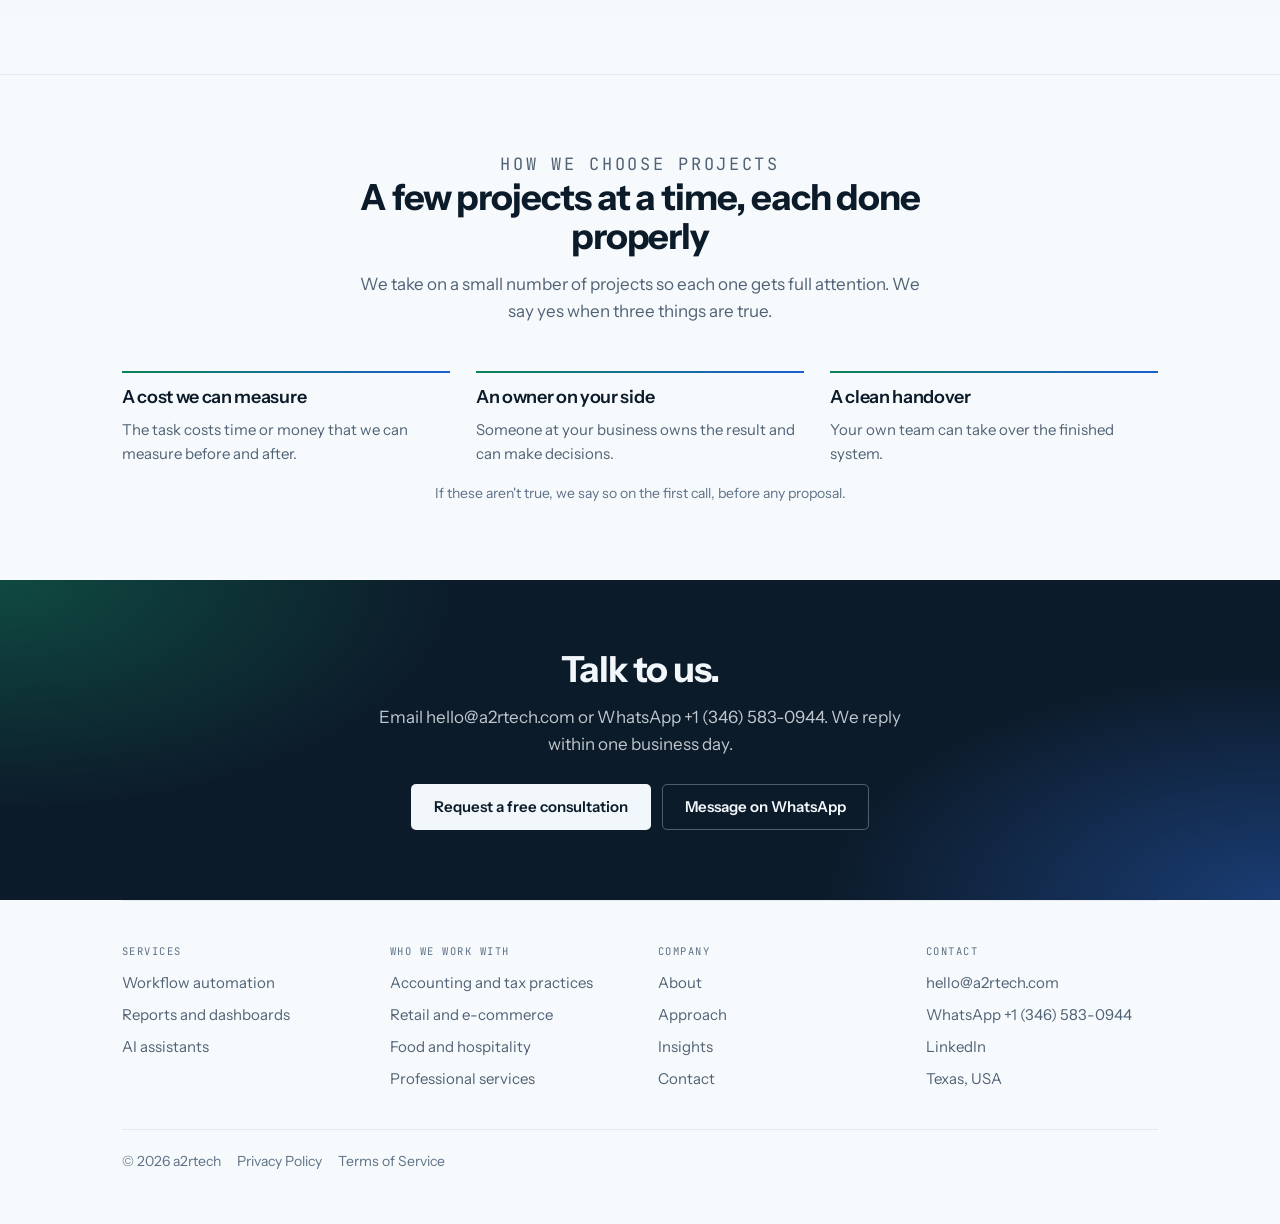
==== commit 9ebe9e4e: "Green and blue brand refresh with new logo - New logo mark (a connected step in a green-to-blue tile" ====
--- a/about.html
+++ b/about.html
@@ -28,7 +28,7 @@
 <div class="navwrap">
   <div class="shell">
     <nav class="nav" aria-label="Main">
-      <a href="index.html" class="brand"><span class="brand-dot" aria-hidden="true"></span>a2rtech</a>
+      <a href="index.html" class="brand"><img src="logo.svg" class="brand-mark" alt="" width="26" height="26">a2rtech</a>
       <button class="navtoggle" type="button" aria-expanded="false" aria-controls="nav-links" aria-label="Open menu"><span aria-hidden="true"></span></button>
       <div class="nav-links" id="nav-links">
         <a href="index.html" class="link">Home</a>
--- a/styles.css
+++ b/styles.css
@@ -5,41 +5,50 @@
    =========================================================== */
 
 :root{
-  --ground:#FBFAF6;
-  --surface:#F4F3ED;
+  /* palette: deep navy ink, growth green + trust blue, cool grey-blue neutrals */
+  --ground:#F7FAFC;
+  --surface:#EEF4F8;
   --panel:#FFFFFF;
-  --ink:#14160F;
-  --ink-soft:#3A3D33;
-  --muted:#5E6158;
-  --faint:#6B6E63;
-  --line:#E2E2D8;
-  --hair:#EAEAE1;
-  --accent:#0E6B3D;
-  --accent-on-dark:#7FD3A4;
-  --accent-wash:#EAF2EC;
-  --on-band-soft:rgba(255,255,255,.78);
-  --on-band-line:rgba(255,255,255,.28);
-  --on-band-grid:rgba(255,255,255,.14);
-  --shadow:0 1px 2px rgba(20,22,15,.04), 0 8px 24px rgba(20,22,15,.05);
+  --ink:#0C1B2A;
+  --ink-soft:#2C3E51;
+  --muted:#506276;
+  --faint:#5E7187;
+  --line:#D8E2EB;
+  --hair:#E4EBF1;
+  --accent:#0B8457;
+  --accent-2:#1E5BD8;
+  --accent-wash:#E2F4EB;
+  --blue-wash:#E6EEFD;
+  --grad:linear-gradient(120deg,#0B8457 0%,#1E5BD8 100%);
+  --on-accent:#FFFFFF;
+  --band:#0C1B2A;
+  --band-ink:#F2F7FB;
+  --accent-on-dark:#5EE0A8;
+  --on-band-soft:rgba(242,247,251,.78);
+  --on-band-line:rgba(242,247,251,.3);
+  --on-band-grid:rgba(242,247,251,.14);
+  --shadow:0 1px 2px rgba(12,27,42,.05), 0 10px 30px rgba(12,27,42,.07);
 }
 @media (prefers-color-scheme: dark){
   :root:not([data-theme="light"]){
-    --ground:#12130F; --surface:#1A1B15; --panel:#1E1F18;
-    --ink:#EDEDE4; --ink-soft:#C9CABE; --muted:#9B9E93; --faint:#8A8D82;
-    --line:#2C2D24; --hair:#24251D;
-    --accent:#6DC694; --accent-on-dark:#0E6B3D; --accent-wash:#18241C;
-    --on-band-soft:#3A3D33; --on-band-line:rgba(0,0,0,.28); --on-band-grid:rgba(0,0,0,.14);
-    --shadow:0 1px 2px rgba(0,0,0,.2), 0 8px 24px rgba(0,0,0,.24);
+    --ground:#0A131D; --surface:#0E1A27; --panel:#122131;
+    --ink:#E9F1F8; --ink-soft:#C3D2E0; --muted:#93A7BA; --faint:#8599AD;
+    --line:#22364B; --hair:#18293B;
+    --accent:#3DD598; --accent-2:#6FA3FF; --accent-wash:#123126; --blue-wash:#14264A;
+    --grad:linear-gradient(120deg,#16A06C 0%,#2F6FE4 100%);
+    --band:#071019;
+    --shadow:0 1px 2px rgba(0,0,0,.25), 0 10px 30px rgba(0,0,0,.3);
     color-scheme:dark;
   }
 }
 :root[data-theme="dark"]{
-  --ground:#12130F; --surface:#1A1B15; --panel:#1E1F18;
-  --ink:#EDEDE4; --ink-soft:#C9CABE; --muted:#9B9E93; --faint:#8A8D82;
-  --line:#2C2D24; --hair:#24251D;
-  --accent:#6DC694; --accent-on-dark:#0E6B3D; --accent-wash:#18241C;
-  --on-band-soft:#3A3D33; --on-band-line:rgba(0,0,0,.28); --on-band-grid:rgba(0,0,0,.14);
-  --shadow:0 1px 2px rgba(0,0,0,.2), 0 8px 24px rgba(0,0,0,.24);
+  --ground:#0A131D; --surface:#0E1A27; --panel:#122131;
+  --ink:#E9F1F8; --ink-soft:#C3D2E0; --muted:#93A7BA; --faint:#8599AD;
+  --line:#22364B; --hair:#18293B;
+  --accent:#3DD598; --accent-2:#6FA3FF; --accent-wash:#123126; --blue-wash:#14264A;
+  --grad:linear-gradient(120deg,#16A06C 0%,#2F6FE4 100%);
+  --band:#071019;
+  --shadow:0 1px 2px rgba(0,0,0,.25), 0 10px 30px rgba(0,0,0,.3);
   color-scheme:dark;
 }
 
@@ -130,14 +139,14 @@
   text-decoration:none;border:1px solid transparent;line-height:1.2;cursor:pointer;
   font-family:inherit;
 }
-.btn-primary{background:var(--ink);color:var(--ground);}
+.btn-primary{background:var(--grad);color:var(--on-accent);box-shadow:0 6px 18px -8px rgba(30,91,216,.6);}
 .btn-primary:hover{opacity:.87;}
 .btn-ghost{border-color:var(--line);color:var(--ink);background:transparent;}
 .btn-ghost:hover{border-color:var(--ink);}
-.btn-invert{background:var(--ground);color:var(--ink);}
+.btn-invert{background:var(--band-ink);color:var(--band);}
 .btn-invert:hover{opacity:.9;}
-.btn-outline-light{border-color:var(--on-band-line);color:var(--ground);background:transparent;}
-.btn-outline-light:hover{border-color:var(--ground);}
+.btn-outline-light{border-color:var(--on-band-line);color:var(--band-ink);background:transparent;}
+.btn-outline-light:hover{border-color:var(--band-ink);}
 .btn-sm{font-size:14px;padding:9px 15px;}
 
 /* ---------------- type ---------------- */
@@ -166,7 +175,7 @@
 /* ---------------- section shell + CENTRED headings ---------------- */
 section{padding-block:76px;}
 .tinted{background:var(--surface);border-block:1px solid var(--hair);}
-.band{background:var(--ink);color:var(--ground);}
+.band{background:var(--band);color:var(--band-ink);background-image:radial-gradient(60% 120% at 0% 0%,rgba(22,160,108,.35),transparent 60%),radial-gradient(60% 120% at 100% 100%,rgba(47,111,228,.4),transparent 60%);}
 .band .kicker{color:var(--accent-on-dark);}
 .band p{color:var(--on-band-soft);}
 
@@ -498,3 +507,83 @@
   margin-top:auto;padding-top:14px;font-family:"JetBrains Mono",monospace;
   font-size:11.5px;letter-spacing:.03em;color:var(--faint);line-height:1.5;
 }
+
+/* ---------------- product mockups ("shots") ---------------- */
+.shot{
+  background:var(--ground);border:1px solid var(--line);border-radius:8px;
+  padding:12px 14px 14px;margin-bottom:18px;min-height:188px;
+  display:flex;flex-direction:column;gap:10px;font-size:13px;line-height:1.35;
+}
+.shot-bar{
+  display:flex;align-items:center;gap:7px;font-family:"JetBrains Mono",ui-monospace,monospace;
+  font-size:10.5px;letter-spacing:.06em;text-transform:uppercase;color:var(--faint);
+  padding-bottom:8px;border-bottom:1px solid var(--hair);
+}
+.shot-bar .live{width:7px;height:7px;border-radius:50%;background:var(--accent);flex:none;}
+.shot p{margin:0;}
+.msg{background:var(--panel);border:1px solid var(--hair);border-radius:6px;padding:10px 11px;}
+.shot .msg-title{font-weight:600;color:var(--ink);font-size:13.5px;}
+.shot .msg-meta{color:var(--muted);font-size:12.5px;margin-top:2px!important;}
+.msg-btns{display:flex;gap:6px;margin-top:9px;}
+.msg-btns span{font-size:12px;font-weight:600;padding:4px 11px;border-radius:4px;border:1px solid var(--line);color:var(--ink);}
+.msg-btns .ok{background:var(--accent);border-color:var(--accent);color:var(--ground);}
+.kpis{display:grid;grid-template-columns:repeat(3,1fr);gap:8px;}
+.kpis b{display:block;font-size:16px;color:var(--ink);letter-spacing:-.02em;font-variant-numeric:tabular-nums;}
+.kpis b.up{color:var(--accent);}
+.kpis span{font-size:11.5px;color:var(--faint);}
+.bars{display:flex;align-items:flex-end;gap:5px;height:44px;margin-top:auto;}
+.bars i{flex:1;height:var(--h);background:var(--accent-wash);border-top:2px solid var(--accent);border-radius:2px 2px 0 0;}
+.bars i:last-child{background:var(--accent);}
+.shot .bubble{max-width:88%;padding:7px 10px;border-radius:10px;font-size:12.5px;}
+.bubble.q{align-self:flex-end;background:var(--surface);color:var(--ink);border-bottom-right-radius:3px;}
+.bubble.a{align-self:flex-start;background:var(--panel);border:1px solid var(--hair);color:var(--ink-soft);border-bottom-left-radius:3px;}
+.bubble .src{display:block;margin-top:4px;font-size:11px;color:var(--accent);}
+
+/* example workflow canvas (services) */
+.canvas{
+  max-width:860px;margin:0 auto 40px;background:var(--panel);border:1px solid var(--line);
+  border-radius:8px;padding:18px;
+  background-image:radial-gradient(var(--hair) 1px,transparent 1px);background-size:16px 16px;
+}
+.canvas-row{display:flex;align-items:center;gap:0;flex-wrap:nowrap;}
+.node{
+  flex:1 1 0;min-width:0;background:var(--panel);border:1px solid var(--line);border-radius:7px;
+  padding:10px 11px;box-shadow:var(--shadow);
+}
+.node small{display:block;font-family:"JetBrains Mono",monospace;font-size:10px;letter-spacing:.06em;text-transform:uppercase;color:var(--accent);margin-bottom:3px;}
+.node b{display:block;font-size:13.5px;font-weight:600;color:var(--ink);line-height:1.3;}
+.node.human{border-color:var(--accent);}
+.wire{flex:0 0 22px;height:2px;background:var(--accent);opacity:.55;}
+.canvas figcaption{margin-top:14px;font-size:13.5px;color:var(--faint);text-align:center;}
+@media (max-width:760px){
+  .canvas-row{flex-direction:column;align-items:stretch;}
+  .wire{flex:0 0 16px;width:2px;height:16px;margin-inline:auto;}
+}
+
+/* ---------------- green & blue brand layer ---------------- */
+.brand-mark{width:26px;height:26px;flex:none;display:block;}
+.kicker{color:var(--accent-2);}
+.grad-text{background:var(--grad);-webkit-background-clip:text;background-clip:text;color:transparent;}
+.hero{position:relative;isolation:isolate;}
+.hero::before{
+  content:"";position:absolute;z-index:-1;inset:-40px -22vw auto;height:620px;pointer-events:none;
+  background:
+    radial-gradient(40% 55% at 22% 18%,rgba(11,132,87,.16),transparent 70%),
+    radial-gradient(42% 55% at 80% 12%,rgba(30,91,216,.16),transparent 70%);
+}
+.card .ico,.flow-step .ico{background:linear-gradient(135deg,var(--accent-wash),var(--blue-wash));color:var(--accent-2);}
+a.card:hover{border-color:var(--accent-2);}
+.fact h3{border-top:2px solid transparent;border-image:var(--grad) 1;}
+.flow-arrow,.pipe-arrow,.pipe-arrow svg{color:var(--accent-2);}
+.pipe-core,.flow-step.is-human,.node.human{border-color:var(--accent-2);}
+.pipe-steps li::before{background:var(--grad);color:var(--on-accent);}
+.stage .num{background:var(--grad);color:var(--on-accent);}
+.stage .out{background:var(--blue-wash);color:var(--accent-2);}
+.inline-link{color:var(--accent-2);}
+.brand-dot{background:var(--grad);}
+.wire{background:var(--grad);opacity:.7;}
+.tinted{background:linear-gradient(180deg,var(--surface),var(--ground));}
+main{overflow-x:clip;}
+.hero h1{max-width:24ch;}
+.hero h1 .grad-text{display:block;}
+.hero h1{text-wrap:balance;}
